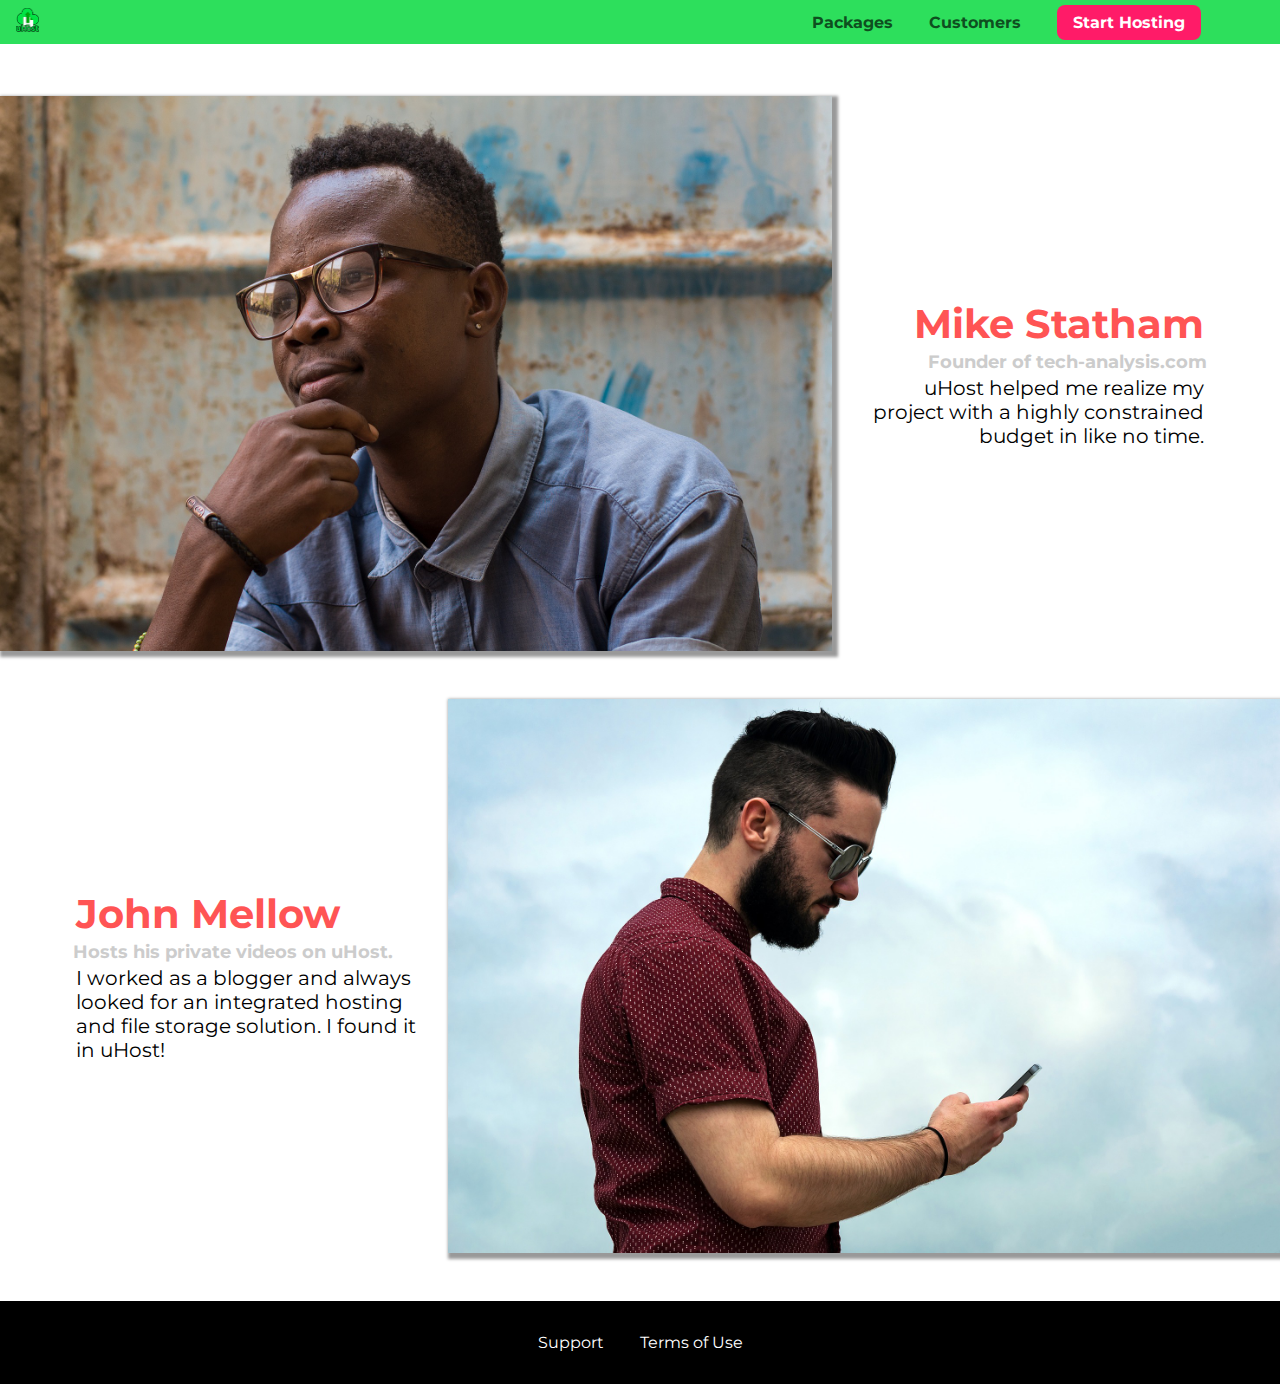
==== customers/index.html @ dd43e7c4 "adding cst page and somr syling" ====
<!DOCTYPE html>
<html lang="en">

<head>
    <meta charset="UTF-8">
    <meta name="viewport" content="width=device-width, initial-scale=1.0">
    <meta http-equiv="X-UA-Compatible" content="ie=edge">
    <title>uHost Customers</title>
    <link rel="shortcut icon" href="../favicon.png">
    <link href="https://fonts.googleapis.com/css2?family=Montserrat:wght@400&display=swap" rel="stylesheet">
    <link rel="stylesheet" href="../shared.css">
    <link rel="stylesheet" href="customers.css">
</head>

<body>
    <header class="main-header">
        <div class="nav-home">
            <a href="../index.html" class="main-header__brand">
                <img src="../images/uhost-icon.png" alt="uHost">
            </a>
        </div>
        <nav class="main-nav">
            <ul class="main-nav__items">
                <li class="main-nav__item">
                    <a href="../packages/index.html">Packages</a>
                </li>
                <li class="main-nav__item">
                    <a href="customers/index.html">Customers</a>
                </li>
                <li class="main-nav__item main-nav__item--cta">
                    <a href="start-hosting/index.html">Start Hosting</a>
                </li>
            </ul>
        </nav>
    </header>
    <main>
        <div>
            <div class="testimonial" id="customer-1">
                <div class="testimonial__image-container">
                    <img src="../images/customer-1.jpg" alt="Mike Statham - Customer" class="testimonial__image">
                </div>
                <div class="testimonial__info">
                    <h1 class="testimonial__name">Mike Statham</h1>
                    <h2 class="testimonial__subtitle">Founder of
                        <a href="tech-analysis.com">tech-analysis.com</a>
                    </h2>
                    <p class="testimonial__text">uHost helped me realize my project with a highly constrained budget in like no time.</p>
                </div>
            </div>
            <div class="testimonial" id="customer-2">

                <div class="testimonial__info">
                    <h1 class="testimonial__name">John Mellow</h1>
                    <h2 class="testimonial__subtitle">Hosts his private videos on uHost.
                    </h2>
                    <p class="testimonial__text">I worked as a blogger and always looked for an integrated hosting and file storage solution. I found
                        it in uHost!
                    </p>
                </div>
                <div class="testimonial__image-container">
                    <img src="../images/customer-2.jpg" alt="John Mellow - Customer" class="testimonial__image">
                </div>
            </div>
        </div>
    </main>
    <footer class="main-footer">
        <nav>
            <ul class="main-footer__links">
                <li class="main-footer__link">
                    <a href="#">Support</a>
                </li>
                <li class="main-footer__link">
                    <a href="#">Terms of Use</a>
                </li>
            </ul>
        </nav>
    </footer>
</body>

</html>
---- shared.css ----
* {
  box-sizing: border-box;
}

body {
  font-family: "Montserrat", sans-serif;
  margin: 0;
}

.main-header {
  background: #2ddf5c;
  width: 100%;
  position: fixed;
  top: 0;
  left: 0;
  padding: 8px 16px;
  z-index: 1;
}

.nav-home {
  display: inline-block;
  vertical-align: middle;
}

.main-header__brand {
  color: #0e4f1f;
  text-decoration: none;
  font-weight: bold;
  font-size: 23px;
  height: 24px;
  display: inline-block;
}

.main-header__brand img {
  height: 100%;
}

.main-nav {
  display: inline-block;
  text-align: right;
  width: calc(100% - 74px);
  vertical-align: middle;
}

.main-nav__items {
  margin: 0;
  padding: 0;
  list-style: none;
}

.main-nav__item {
  display: inline-block;
  margin: 0 16px;
}

.main-nav__item a {
  text-decoration: none;
  color: #0e4f1f;
  font-weight: bold;
  padding: 3px 0;
}

.main-nav__item a:hover,
.main-nav__item a:active {
  color: white;
  border-bottom: 3px solid white;
}
.main-nav__item--cta a {
  color: white;
  background: #ff1b68;
  padding: 8px 16px;
  border-radius: 8px;
}

.main-nav__item--cta a:hover,
.main-nav__item--cta a:active {
  border: none;
  background: white;
  color: #ff1b68;
}

.main-footer {
  background: black;
  padding: 32px;
  margin-top: 48px;
}

.main-footer__links {
  margin: 0;
  padding: 0;
  text-align: center;
  list-style-type: none;
}

.main-footer__link {
  display: inline-block;
  margin: 0 16px;
}

.main-footer__link a {
  text-decoration: none;
  color: white;
}

.main-footer__link a:hover,
.main-footer__link a:active {
  color: #ccc;
}
---- customers/customers.css ----
.testimonial {
  font-size: 20px;
  margin: 48px 0;
}

.testimonial__list {
  width: 80%;
  margin: auto;
}

.testimonial:first-of-type {
  margin-top: 96px;
}

.testimonial__image-container {
  width: 65%;
  display: inline-block;
  vertical-align: middle;
  box-shadow: 3px 3px 3px 3px rgba(0, 0, 0, 0.4);
}

.testimonial__image {
  width: 100%;
  vertical-align: top;
}

.testimonial__info {
  text-align: right;
  padding: 14px;
  display: inline-block;
  vertical-align: middle;
  width: 30%;
}

#customer-2.testimonial {
  text-align: right;
}

#customer-2 .testimonial__info {
  text-align: left;
}

.testimonial__name {
  margin: 3px;
  color: #ff5454;
}

.testimonial__subtitle {
  margin: 0;
  font-size: 18px;
  color: #ccc;
}

.testimonial__subtitle a {
  color: inherit;
  text-decoration: none;
}

.testimonial__subtitle a:hover,
.testimonial__subtitle a:active {
  color: #7a7a7a;
}

.testimonial__text {
  margin: 3px;
}
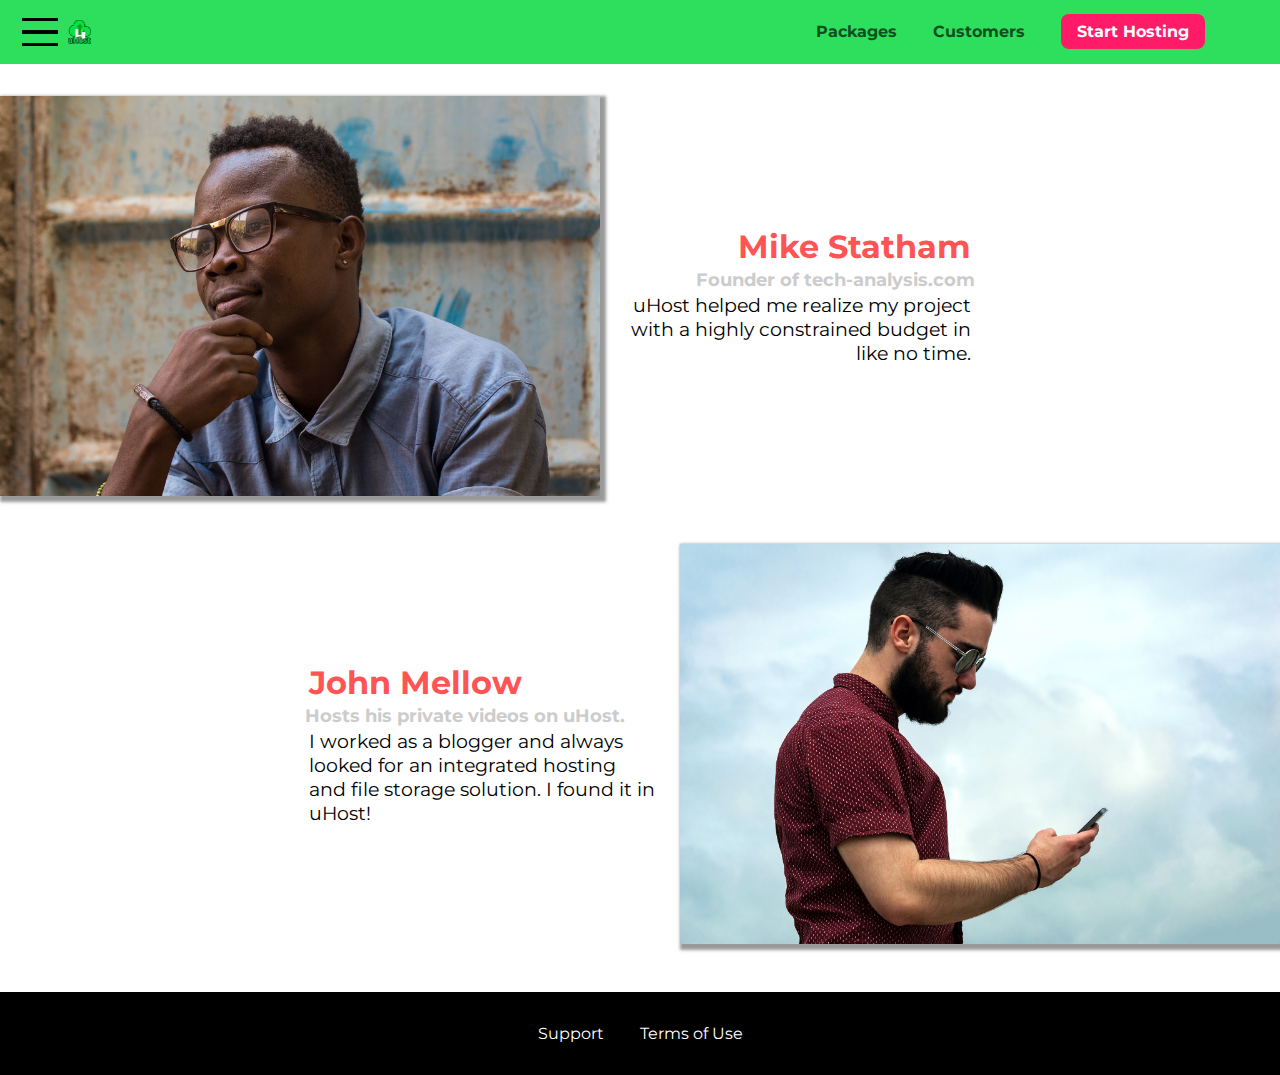
==== commit 5a6c2637: "adding Toggler to all pages + JScode improvements" ====
--- a/customers/index.html
+++ b/customers/index.html
@@ -6,15 +6,21 @@
     <meta name="viewport" content="width=device-width, initial-scale=1.0">
     <meta http-equiv="X-UA-Compatible" content="ie=edge">
     <title>uHost Customers</title>
-    <link rel="shortcut icon" href="../favicon.png">
+    <link rel="shortcut icon" href="../images/favicon.png">
     <link href="https://fonts.googleapis.com/css2?family=Montserrat:wght@400&display=swap" rel="stylesheet">
     <link rel="stylesheet" href="../shared.css">
     <link rel="stylesheet" href="customers.css">
 </head>
 
 <body>
+    <div class="backdrop"></div>
     <header class="main-header">
         <div class="nav-home">
+            <button class="toggle-button">
+                <span class="toggle-button__bar"></span>
+                <span class="toggle-button__bar"></span>
+                <span class="toggle-button__bar"></span>
+            </button>
             <a href="../index.html" class="main-header__brand">
                 <img src="../images/uhost-icon.png" alt="uHost">
             </a>
@@ -33,6 +39,19 @@
             </ul>
         </nav>
     </header>
+    <nav class="mobile-nav">
+        <ul class="mobile-nav__items">
+            <li class="mobile-nav__item">
+                <a href="../packages/index.html">Packages</a>
+            </li>
+            <li class="mobile-nav__item">
+                <a href="index.html">Customers</a>
+            </li>
+            <li class="mobile-nav__item mobile-nav__item--cta">
+                <a href="../start-hosting/index.html">Start Hosting</a>
+            </li>
+        </ul>
+    </nav>
     <main>
         <div>
             <div class="testimonial" id="customer-1">
@@ -75,6 +94,7 @@
             </ul>
         </nav>
     </footer>
+    <script src="../shared.js"></script>
 </body>
 
 </html>--- a/shared.css
+++ b/shared.css
@@ -7,13 +7,24 @@
   margin: 0;
 }
 
+.backdrop {
+  position: fixed;
+  z-index: 5;
+  top: 0;
+  left: 0;
+  width: 100vw;
+  height: 100vh;
+  background-color: rgba(0, 0, 0, 0.5);
+  display: none;
+}
+
 .main-header {
   background: #2ddf5c;
   width: 100%;
   position: fixed;
   top: 0;
   left: 0;
-  padding: 8px 16px;
+  padding: 0.5rem 1rem;
   z-index: 1;
 }
 
@@ -22,13 +33,36 @@
   vertical-align: middle;
 }
 
+.toggle-button {
+  width: 3rem;
+  background: transparent;
+  border: none;
+  cursor: pointer;
+  padding-top: 0;
+  padding-bottom: 0;
+  vertical-align: middle;
+}
+
+.toggle-button:focus {
+  outline: none;
+}
+
+.toggle-button__bar {
+  width: 100%;
+  height: 0.2rem;
+  background: black;
+  display: block;
+  margin: 0.6rem 0;
+}
+
 .main-header__brand {
   color: #0e4f1f;
   text-decoration: none;
   font-weight: bold;
-  font-size: 23px;
+  font-size: 1.4rem;
   height: 24px;
   display: inline-block;
+  vertical-align: middle;
 }
 
 .main-header__brand img {
@@ -38,7 +72,7 @@
 .main-nav {
   display: inline-block;
   text-align: right;
-  width: calc(100% - 74px);
+  width: calc(100% - 122px);
   vertical-align: middle;
 }
 
@@ -50,14 +84,15 @@
 
 .main-nav__item {
   display: inline-block;
-  margin: 0 16px;
+  margin: 0 1rem;
 }
 
-.main-nav__item a {
+.main-nav__item a,
+.mobile-nav__item a {
   text-decoration: none;
   color: #0e4f1f;
   font-weight: bold;
-  padding: 3px 0;
+  padding: 0.2rem 0;
 }
 
 .main-nav__item a:hover,
@@ -65,15 +100,18 @@
   color: white;
   border-bottom: 3px solid white;
 }
-.main-nav__item--cta a {
+.main-nav__item--cta a,
+.mobile-nav__item--cta a {
   color: white;
   background: #ff1b68;
-  padding: 8px 16px;
+  padding: 0.5rem 1rem;
   border-radius: 8px;
 }
 
 .main-nav__item--cta a:hover,
-.main-nav__item--cta a:active {
+.main-nav__item--cta a:active,
+.mobile-nav__item--cta a:hover,
+.mobile-nav__item--cta a:active {
   border: none;
   background: white;
   color: #ff1b68;
@@ -81,8 +119,8 @@
 
 .main-footer {
   background: black;
-  padding: 32px;
-  margin-top: 48px;
+  padding: 2rem;
+  margin-top: 3rem;
 }
 
 .main-footer__links {
@@ -94,7 +132,7 @@
 
 .main-footer__link {
   display: inline-block;
-  margin: 0 16px;
+  margin: 0 1rem;
 }
 
 .main-footer__link a {
@@ -106,3 +144,35 @@
 .main-footer__link a:active {
   color: #ccc;
 }
+
+.mobile-nav {
+  display: none;
+  position: fixed;
+  z-index: 101;
+  top: 0;
+  left: 0;
+  background: white;
+  width: 80%;
+  height: 100vh;
+}
+
+.mobile-nav__items {
+  width: 90%;
+  height: 100%;
+  list-style: none;
+  margin: 10% auto;
+  padding: 0;
+  text-align: center;
+}
+
+.mobile-nav__item {
+  margin: 1rem 0;
+}
+
+.mobile-nav__item a {
+  font-size: 1.5rem;
+}
+
+.open {
+  display: block !important;
+}
--- a/customers/customers.css
+++ b/customers/customers.css
@@ -1,6 +1,6 @@
 .testimonial {
-  font-size: 20px;
-  margin: 48px 0;
+  font-size: 1.2rem;
+  margin: 3rem 0;
 }
 
 .testimonial__list {
@@ -9,11 +9,13 @@
 }
 
 .testimonial:first-of-type {
-  margin-top: 96px;
+  margin-top: 6rem;
 }
 
 .testimonial__image-container {
   width: 65%;
+  max-width: 600px;
+  min-width: 350px;
   display: inline-block;
   vertical-align: middle;
   box-shadow: 3px 3px 3px 3px rgba(0, 0, 0, 0.4);
@@ -26,7 +28,7 @@
 
 .testimonial__info {
   text-align: right;
-  padding: 14px;
+  padding: 0.9rem;
   display: inline-block;
   vertical-align: middle;
   width: 30%;
@@ -41,13 +43,14 @@
 }
 
 .testimonial__name {
-  margin: 3px;
+  margin: 0.2rem;
   color: #ff5454;
+  font-size: 2rem;
 }
 
 .testimonial__subtitle {
   margin: 0;
-  font-size: 18px;
+  font-size: 1.1rem;
   color: #ccc;
 }
 
@@ -62,5 +65,5 @@
 }
 
 .testimonial__text {
-  margin: 3px;
+  margin: 0.2rem;
 }
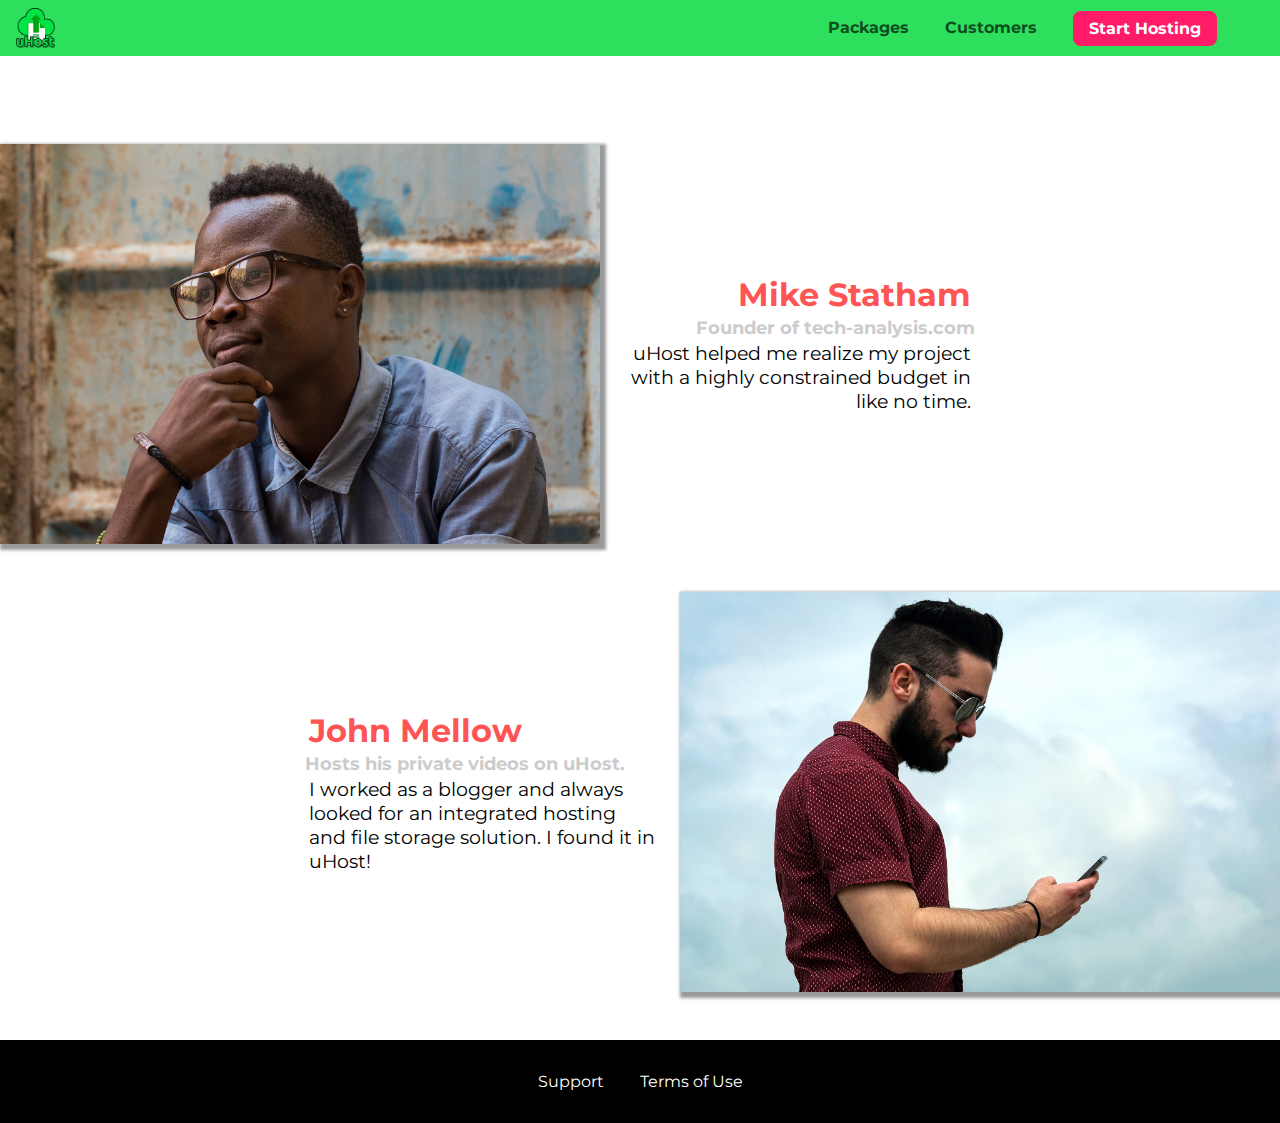
==== commit 38293d5d: "Styling signup form" ====
--- a/customers/index.html
+++ b/customers/index.html
@@ -34,7 +34,7 @@
                     <a href="customers/index.html">Customers</a>
                 </li>
                 <li class="main-nav__item main-nav__item--cta">
-                    <a href="start-hosting/index.html">Start Hosting</a>
+                    <a href="../start-hosting/index.html">Start Hosting</a>
                 </li>
             </ul>
         </nav>
--- a/shared.css
+++ b/shared.css
@@ -5,6 +5,11 @@
 body {
   font-family: "Montserrat", sans-serif;
   margin: 0;
+}
+
+main {
+  min-height: calc(100vh - 3.5rem - 8rem);
+  margin-top: 3.5rem;
 }
 
 .backdrop {
@@ -34,7 +39,7 @@
 }
 
 .toggle-button {
-  width: 3rem;
+  width: 2.6rem;
   background: transparent;
   border: none;
   cursor: pointer;
@@ -52,17 +57,16 @@
   height: 0.2rem;
   background: black;
   display: block;
-  margin: 0.6rem 0;
+  margin: 0.4rem 0;
 }
 
 .main-header__brand {
   color: #0e4f1f;
   text-decoration: none;
   font-weight: bold;
-  font-size: 1.4rem;
-  height: 24px;
-  display: inline-block;
-  vertical-align: middle;
+  display: inline-block;
+  vertical-align: middle;
+  height: 2.5rem;
 }
 
 .main-header__brand img {
@@ -72,7 +76,7 @@
 .main-nav {
   display: inline-block;
   text-align: right;
-  width: calc(100% - 122px);
+  width: calc(100% - 74px);
   vertical-align: middle;
 }
 
@@ -80,6 +84,16 @@
   margin: 0;
   padding: 0;
   list-style: none;
+  display: none;
+}
+
+@media (min-width: 44rem) {
+  .main-nav__items {
+    display: block;
+  }
+  .toggle-button {
+    display: none;
+  }
 }
 
 .main-nav__item {
@@ -117,6 +131,35 @@
   color: #ff1b68;
 }
 
+.button {
+  background: #0e4f1f;
+  color: white;
+  font: inherit;
+  padding: 0.5rem;
+  border: 1.5px solid #0e4f1f;
+  border-radius: 8px;
+  font-weight: bold;
+  cursor: pointer;
+  box-shadow: 1px 1px 1px 1px rgba(0, 0, 0, 0.5);
+}
+
+.button:hover,
+.button:active {
+  color: #0e4f1f;
+  background: white;
+}
+
+.button:focus {
+  outline: none;
+}
+
+.button[disabled] {
+  cursor: not-allowed;
+  background: #ccc;
+  color: #a1a1a1;
+  border-color: #a1a1a1;
+}
+
 .main-footer {
   background: black;
   padding: 2rem;
@@ -131,8 +174,14 @@
 }
 
 .main-footer__link {
-  display: inline-block;
-  margin: 0 1rem;
+  margin-top: 0.8rem;
+}
+
+@media (min-width: 44rem) {
+  .main-footer__link {
+    display: inline-block;
+    margin: 0 1rem;
+  }
 }
 
 .main-footer__link a {
--- a/customers/customers.css
+++ b/customers/customers.css
@@ -1,23 +1,15 @@
+main {
+  padding-top: 2.5rem;
+}
+
 .testimonial {
   font-size: 1.2rem;
-  margin: 3rem 0;
-}
-
-.testimonial__list {
-  width: 80%;
-  margin: auto;
-}
-
-.testimonial:first-of-type {
-  margin-top: 6rem;
 }
 
 .testimonial__image-container {
-  width: 65%;
+  width: 100%;
   max-width: 600px;
   min-width: 350px;
-  display: inline-block;
-  vertical-align: middle;
   box-shadow: 3px 3px 3px 3px rgba(0, 0, 0, 0.4);
 }
 
@@ -29,9 +21,6 @@
 .testimonial__info {
   text-align: right;
   padding: 0.9rem;
-  display: inline-block;
-  vertical-align: middle;
-  width: 30%;
 }
 
 #customer-2.testimonial {
@@ -67,3 +56,27 @@
 .testimonial__text {
   margin: 0.2rem;
 }
+
+@media (min-width: 44rem) {
+  .testimonial {
+    max-width: 1500px;
+    margin: 3rem auto;
+  }
+
+  .testimonial__list {
+    width: 80%;
+    margin: auto;
+  }
+
+  .testimonial__image-container {
+    width: 66%;
+    display: inline-block;
+    vertical-align: middle;
+  }
+
+  .testimonial__info {
+    display: inline-block;
+    vertical-align: middle;
+    width: 30%;
+  }
+}
